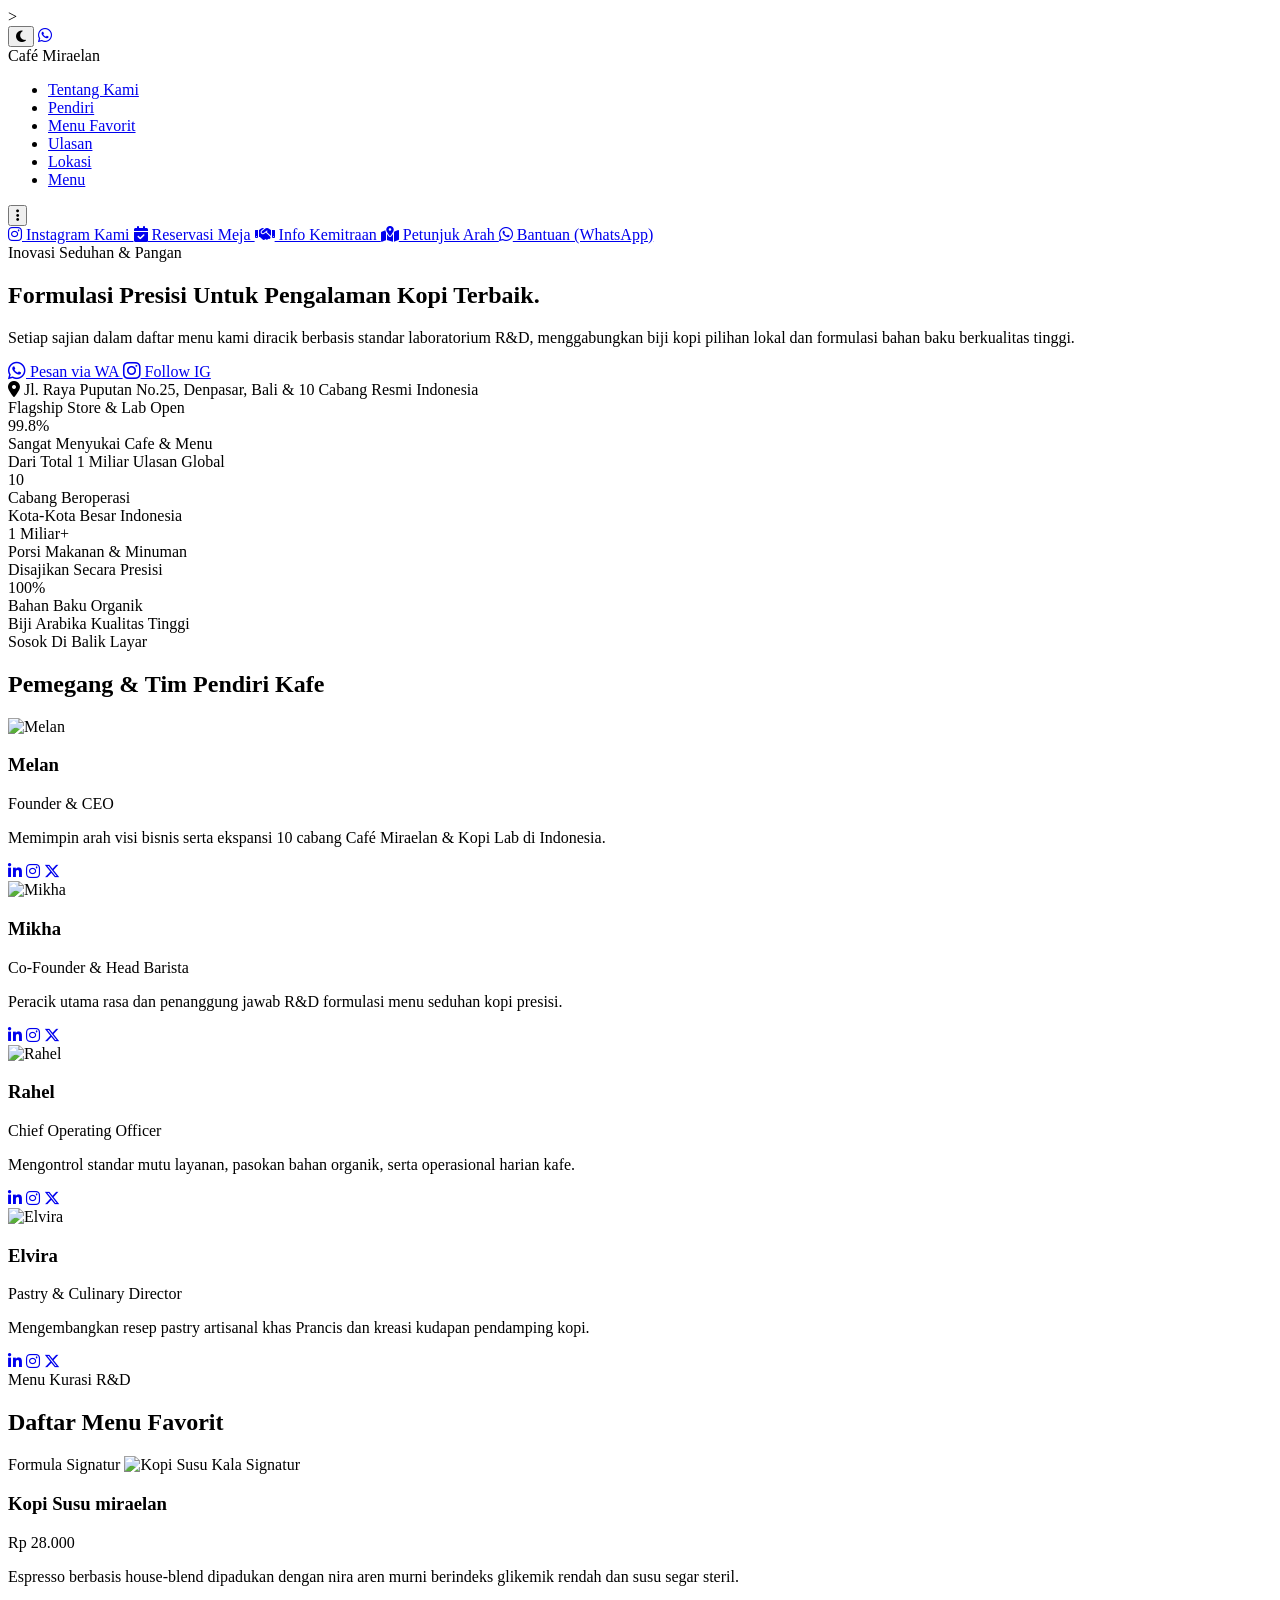
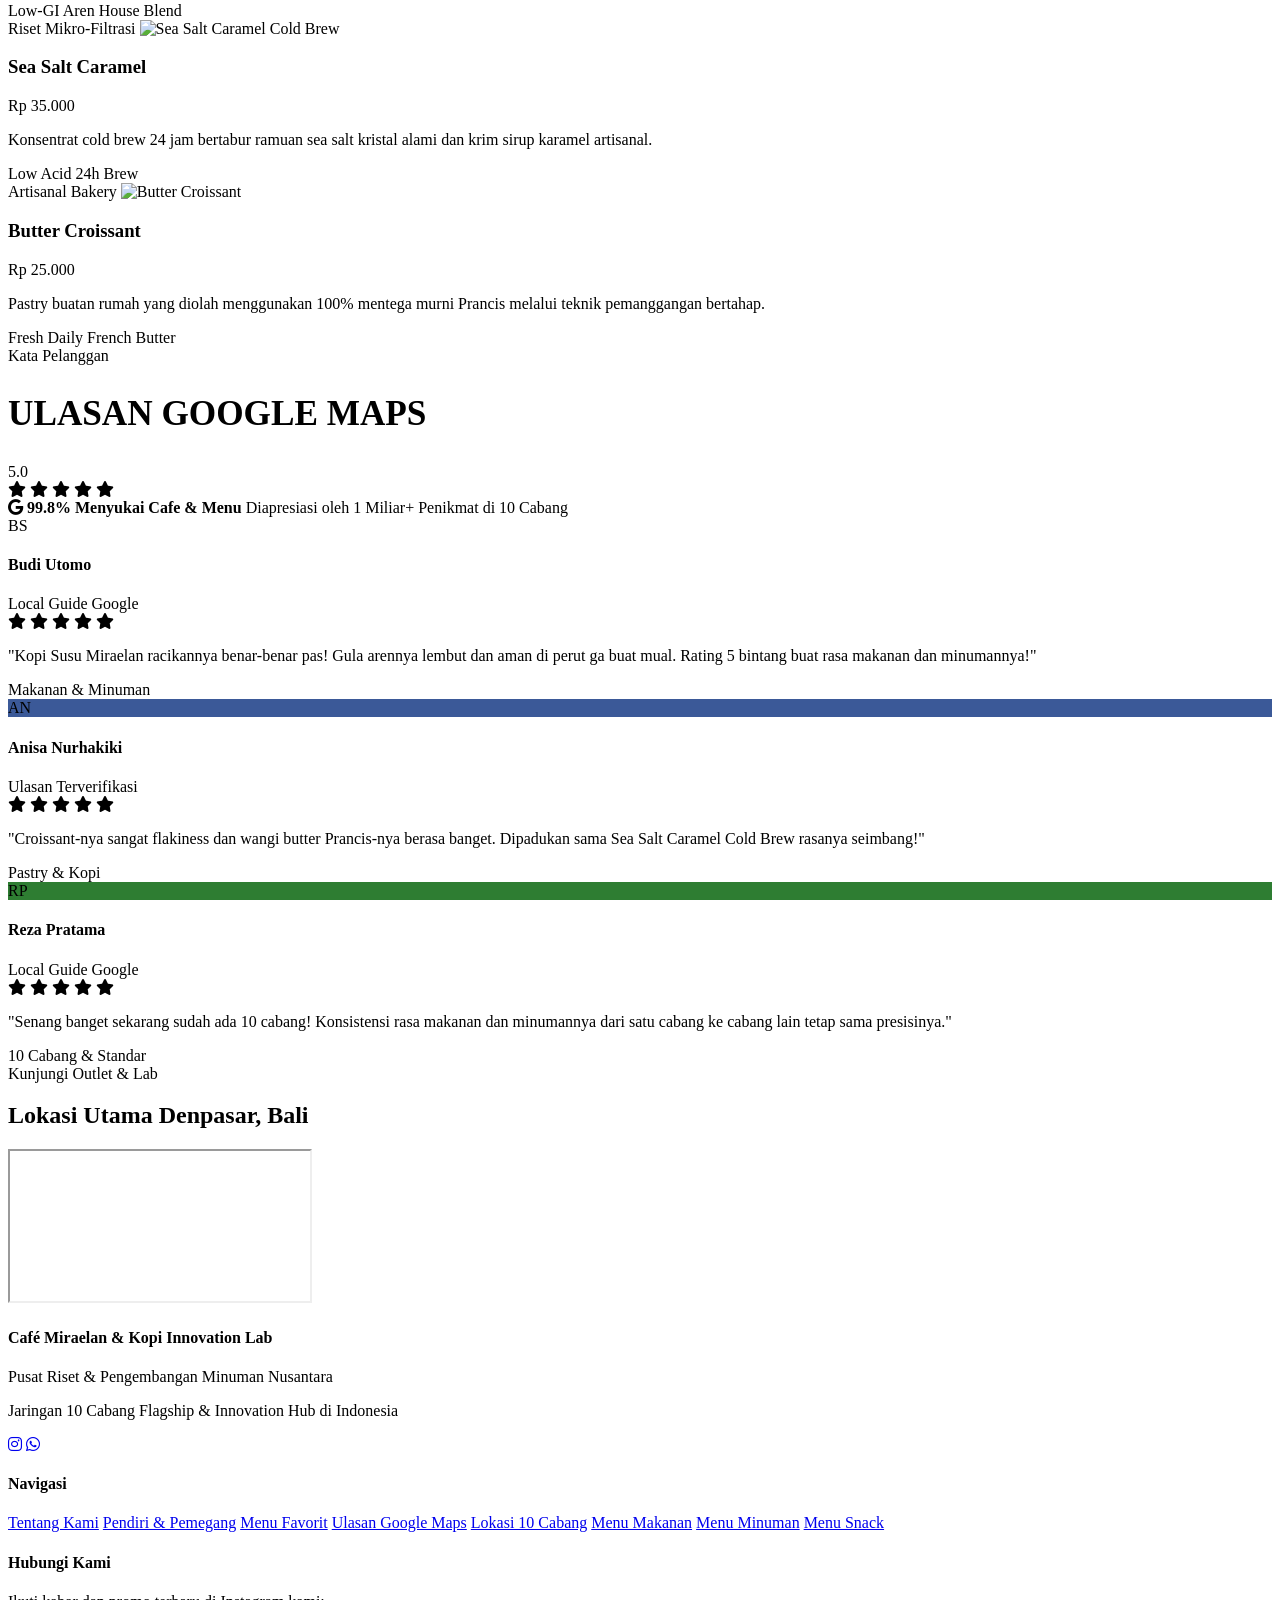
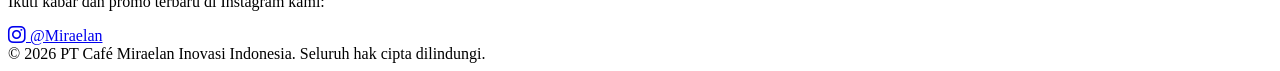
==== cafe.html @ 191f74c1 "Add initial HTML structure for Café Miraelan website This HTML file contains the structure and conte" ====
<!DOCTYPE html>
<html lang="id">
<head>
    <meta charset="UTF-8">
    <meta name="viewport" content="width=device-width, initial-scale=1.0">
    <title>Menu & Inovasi — Café Miraelan</title>

    <link rel="preconnect" href="https://fonts.googleapis.com">
    <link rel="preconnect" href="https://fonts.gstatic.com" crossorigin>
    <link href="https://fonts.googleapis.com/css2?family=Plus+Jakarta+Sans:wght@400;500;600;700&family=Syne:wght@700;800&display=swap" rel="stylesheet">
    <link rel="stylesheet" href="cafe.css">
    <link rel="stylesheet" href="https://cdnjs.cloudflare.com/ajax/libs/font-awesome/6.4.0/css/all.min.css">

 <style>
 </style>>
       
       <body>
    <div class="floating-container">
        <button class="floating-btn theme-toggle-float" id="themeToggle" aria-label="Ubah Mode Gelap/Terang" title="Mode Gelap/Terang">
            <i class="fa-solid fa-moon" id="themeIcon"></i>
        </button>

        <a href="https://wa.me/6281234567890?text=Halo%20Kala%20%26%20Kopi%20Lab,%20saya%20ingin%20bertanya%20mengenai%20menu%20dan%20layanan." class="floating-btn wa-float" target="_blank" aria-label="Chat WhatsApp" title="WhatsApp Us">
            <i class="fa-brands fa-whatsapp"></i>
        </a>
    </div>

    <nav>
        <div class="logo"><span>Café Miraelan</span></div>
        
        <div class="nav-right-container">
            <ul class="nav-links">
                <li><a href="#about">Tentang Kami</a></li>
                <li><a href="#team">Pendiri</a></li>
                <li><a href="#menu" class="active">Menu Favorit</a></li>
                <li><a href="#reviews">Ulasan</a></li>
                <li><a href="#location">Lokasi</a></li>
                <li><a href="foods.html">Menu</a></li>
            </ul>

            <div class="more-options-wrapper">
                <button class="btn-dots" aria-label="Menu Opsi Tambahan">
                    <i class="fa-solid fa-ellipsis-vertical"></i>
                </button>
                <div class="dropdown-menu">
                    <a href="https://instagram.com/miraelan" target="_blank">
                        <i class="fa-brands fa-instagram" style="color: var(--ig-color);"></i> Instagram Kami
                    </a>
                    <a href="https://wa.me/6281234567890?text=Halo,%20saya%20ingin%20reservasi%20meja." target="_blank">
                        <i class="fa-solid fa-calendar-check"></i> Reservasi Meja
                    </a>
                    <a href="https://wa.me/6281234567890?text=Halo,%20saya%20berminat%20dengan%20info%20kemitraan." target="_blank">
                        <i class="fa-solid fa-handshake"></i> Info Kemitraan
                    </a>
                    <a href="#location">
                        <i class="fa-solid fa-map-location-dot"></i> Petunjuk Arah
                    </a>
                    <a href="https://wa.me/6281234567890?text=Halo,%20saya%20butuh%20bantuan." target="_blank">
                        <i class="fa-brands fa-whatsapp" style="color: var(--wa-color);"></i> Bantuan (WhatsApp)
                    </a>
                </div>
            </div>
        </div>
    </nav>

    <section class="hero-section" id="about">
        <div class="hero-top-content">
            <div class="hero-text-left">
                <span class="tag-label">Inovasi Seduhan & Pangan</span>
                <h1>Formulasi Presisi Untuk Pengalaman Kopi Terbaik.</h1>
            </div>
            <div class="hero-text-right">
                <p>Setiap sajian dalam daftar menu kami diracik berbasis standar laboratorium R&D, menggabungkan biji kopi pilihan lokal dan formulasi bahan baku berkualitas tinggi.</p>
                <div class="hero-action-buttons">
                    <a href="https://wa.me/6281234567890?text=Halo%20miraelan%20%26%20cafe,%20saya%20ingin%20memesan%20atau%20bertanya%20seputar%20menu." target="_blank" class="btn-wa">
                        <i class="fa-brands fa-whatsapp fa-lg"></i> Pesan via WA
                    </a>
                    <a href="https://instagram.com/miraelan" target="_blank" class="btn-ig">
                        <i class="fa-brands fa-instagram fa-lg"></i> Follow IG
                    </a>
                </div>
            </div>
        </div>

        <div class="hero-bottom-bar">
            <div class="hero-location-info">
                <i class="fa-solid fa-location-dot"></i>
                <span>Jl. Raya Puputan No.25, Denpasar, Bali & 10 Cabang Resmi Indonesia</span>
            </div>
            <div class="status-badge">
                <span class="status-dot"></span> Flagship Store & Lab Open
            </div>
        </div>
    </section>

    <!-- STATS BAR -->
    <section class="stats-section">
        <div class="stat-box">
            <div class="stat-number">99.8%</div>
            <div class="stat-label">Sangat Menyukai Cafe & Menu</div>
            <div class="stat-subtext">Dari Total 1 Miliar Ulasan Global</div>
        </div>
        <div class="stat-box">
            <div class="stat-number">10</div>
            <div class="stat-label">Cabang Beroperasi</div>
            <div class="stat-subtext">Kota-Kota Besar Indonesia</div>
        </div>
        <div class="stat-box">
            <div class="stat-number">1 Miliar+</div>
            <div class="stat-label">Porsi Makanan & Minuman</div>
            <div class="stat-subtext">Disajikan Secara Presisi</div>
        </div>
        <div class="stat-box">
            <div class="stat-number">100%</div>
            <div class="stat-label">Bahan Baku Organik</div>
            <div class="stat-subtext">Biji Arabika Kualitas Tinggi</div>
        </div>
    </section>

    <section class="team-section" id="team">
        <div class="section-header">
            <span class="tag-label" style="color:var(--accent-brand);">Sosok Di Balik Layar</span>
            <h2>Pemegang & Tim Pendiri Kafe</h2>
        </div>

        <div class="team-grid">
            <div class="team-card">
                <div class="team-img-wrapper">
                   <img src="https://lh3.googleusercontent.com/d/1PDUPgohkQk0gIFVzy_YN0yIId0u9ODTA" alt="Melan">
                </div>
                <div class="team-info">
                    <h3>Melan</h3>
                    <div class="team-role">Founder & CEO</div>
                    <p class="team-bio">Memimpin arah visi bisnis serta ekspansi 10 cabang Café Miraelan & Kopi Lab di Indonesia.</p>
                    <div class="team-socials">
                        <a href="#" aria-label="LinkedIn"><i class="fa-brands fa-linkedin-in"></i></a>
                        <a href="https://www.instagram.com/st4r_1ann?srtk=Y3JmbThzcjY0czE2" target="_blank" aria-label="Instagram"><i class="fa-brands fa-instagram"></i></a>
                        <a href="#" aria-label="Twitter"><i class="fa-brands fa-x-twitter"></i></a>
                    </div>
                </div>
            </div>

            <div class="team-card">
                <div class="team-img-wrapper">
                    <img src="https://lh3.googleusercontent.com/d/1TwLd3W1vUViE1jjOAXVigXnCChrbwcMU" alt="Mikha">
                </div>
                <div class="team-info">
                    <h3>Mikha</h3>
                    <div class="team-role">Co-Founder & Head Barista</div>
                    <p class="team-bio">Peracik utama rasa dan penanggung jawab R&D formulasi menu seduhan kopi presisi.</p>
                    <div class="team-socials">
                        <a href="#" aria-label="LinkedIn"><i class="fa-brands fa-linkedin-in"></i></a>
                        <a href="https://www.instagram.com/mikha_lethizia?mdxt=MTZrcTJkb21zYjBlZQ==" target="_blank" aria-label="Instagram"><i class="fa-brands fa-instagram"></i></a>
                        <a href="#" aria-label="Twitter"><i class="fa-brands fa-x-twitter"></i></a>
                    </div>
                </div>
            </div>

            <div class="team-card">
                <div class="team-img-wrapper">
                    <img src="https://lh3.googleusercontent.com/d/1d4FSAO7X0Qs5KUKuJMWf9IGuS--32dVZ" alt="Rahel">
                </div>
                <div class="team-info">
                    <h3>Rahel</h3>
                    <div class="team-role">Chief Operating Officer</div>
                    <p class="team-bio">Mengontrol standar mutu layanan, pasokan bahan organik, serta operasional harian kafe.</p>
                    <div class="team-socials">
                        <a href="#" aria-label="LinkedIn"><i class="fa-brands fa-linkedin-in"></i></a>
                        <a href="https://www.instagram.com/rachel_a.a?vrfl=MWhzc2VuaDA2aWg1OQ==" target="_blank" aria-label="Instagram"><i class="fa-brands fa-instagram"></i></a>
                        <a href="#" aria-label="Twitter"><i class="fa-brands fa-x-twitter"></i></a>
                    </div>
                </div>
            </div>

            <div class="team-card">
                <div class="team-img-wrapper">
                    <img src="https://lh3.googleusercontent.com/d/1xRf4KcVog4nuaSYYSrbopZs-MMJX8otW" alt="Elvira">
                </div>
                <div class="team-info">
                    <h3>Elvira</h3>
                    <div class="team-role">Pastry & Culinary Director</div>
                    <p class="team-bio">Mengembangkan resep pastry artisanal khas Prancis dan kreasi kudapan pendamping kopi.</p>
                    <div class="team-socials">
                        <a href="#" aria-label="LinkedIn"><i class="fa-brands fa-linkedin-in"></i></a>
                        <a href="https://www.instagram.com/elvragvnni_?cplk=dXlhMTVucjlhbXcx" target="_blank" aria-label="Instagram"><i class="fa-brands fa-instagram"></i></a>
                        <a href="#" aria-label="Twitter"><i class="fa-brands fa-x-twitter"></i></a>
                    </div>
                </div>
            </div>
        </div>
    </section>

    <section class="menu-section" id="menu">
        <div class="section-header">
            <span class="tag-label" style="color:var(--accent-brand);">Menu Kurasi R&D</span>
            <h2>Daftar Menu Favorit</h2>
        </div>

        <div class="menu-grid">
            <div class="menu-card">
                <div class="menu-img-box">
                    <span class="badge-innovation">Formula Signatur</span>
                    <img src="https://images.unsplash.com/photo-1541167760496-1628856ab772?auto=format&fit=crop&w=600&q=80" alt="Kopi Susu Kala Signatur">
                </div>
                <div class="menu-body">
                    <div class="menu-title-row">
                        <h3>Kopi Susu miraelan</h3>
                        <span class="menu-price">Rp 28.000</span>
                    </div>
                    <p class="menu-desc">Espresso berbasis house-blend dipadukan dengan nira aren murni berindeks glikemik rendah dan susu segar steril.</p>
                    <div class="menu-tags">
                        <span class="tag-pill">Low-GI Aren</span>
                        <span class="tag-pill">House Blend</span>
                    </div>
                </div>
            </div>

            <div class="menu-card">
                <div class="menu-img-box">
                    <span class="badge-innovation">Riset Mikro-Filtrasi</span>
                    <img src="https://images.unsplash.com/photo-1517701604599-bb29b565090c?auto=format&fit=crop&w=600&q=80" alt="Sea Salt Caramel Cold Brew">
                </div>
                <div class="menu-body">
                    <div class="menu-title-row">
                        <h3>Sea Salt Caramel</h3>
                        <span class="menu-price">Rp 35.000</span>
                    </div>
                    <p class="menu-desc">Konsentrat cold brew 24 jam bertabur ramuan sea salt kristal alami dan krim sirup karamel artisanal.</p>
                    <div class="menu-tags">
                        <span class="tag-pill">Low Acid</span>
                        <span class="tag-pill">24h Brew</span>
                    </div>
                </div>
            </div>

            <div class="menu-card">
                <div class="menu-img-box">
                    <span class="badge-innovation">Artisanal Bakery</span>
                    <img src="https://images.unsplash.com/photo-1555507036-ab1f4038808a?auto=format&fit=crop&w=600&q=80" alt="Butter Croissant">
                </div>
                <div class="menu-body">
                    <div class="menu-title-row">
                        <h3>Butter Croissant</h3>
                        <span class="menu-price">Rp 25.000</span>
                    </div>
                    <p class="menu-desc">Pastry buatan rumah yang diolah menggunakan 100% mentega murni Prancis melalui teknik pemanggangan bertahap.</p>
                    <div class="menu-tags">
                        <span class="tag-pill">Fresh Daily</span>
                        <span class="tag-pill">French Butter</span>
                    </div>
                </div>
            </div>
        </div>
    </section>

    <section class="reviews-section" id="reviews">
        <div class="reviews-header">
            <div>
                <span class="tag-label" style="color:var(--accent-brand);">Kata Pelanggan</span>
                <h2 style="font-family: var(--font-heading); font-size: 2.2rem; text-transform: uppercase;">Ulasan Google Maps</h2>
            </div>

            <div class="gmaps-score-card">
                <div class="gmaps-score">5.0</div>
                <div class="gmaps-details">
                    <div class="stars-gold">
                        <i class="fa-solid fa-star"></i>
                        <i class="fa-solid fa-star"></i>
                        <i class="fa-solid fa-star"></i>
                        <i class="fa-solid fa-star"></i>
                        <i class="fa-solid fa-star"></i>
                    </div>
                    <span><i class="fa-brands fa-google"></i> <b>99.8% Menyukai Cafe & Menu</b></span>
                    <span>Diapresiasi oleh 1 Miliar+ Penikmat di 10 Cabang</span>
                </div>
            </div>
        </div>

        <div class="reviews-grid">
            <div class="review-card">
                <div class="review-top">
                    <div class="reviewer-info">
                        <div class="reviewer-avatar">BS</div>
                        <div class="reviewer-meta">
                            <h4>Budi Utomo</h4>
                            <span>Local Guide Google</span>
                        </div>
                    </div>
                    <div class="stars-gold" style="margin-bottom: 0.8rem;">
                        <i class="fa-solid fa-star"></i>
                        <i class="fa-solid fa-star"></i>
                        <i class="fa-solid fa-star"></i>
                        <i class="fa-solid fa-star"></i>
                        <i class="fa-solid fa-star"></i>
                    </div>
                    <p class="review-text">"Kopi Susu Miraelan racikannya benar-benar pas! Gula arennya lembut dan aman di perut ga buat mual. Rating 5 bintang buat rasa makanan dan minumannya!"</p>
                </div>
                <div>
                    <span class="review-tag">Makanan & Minuman</span>
                </div>
            </div>

            <div class="review-card">
                <div class="review-top">
                    <div class="reviewer-info">
                        <div class="reviewer-avatar" style="background-color: #3B5998;">AN</div>
                        <div class="reviewer-meta">
                            <h4>Anisa Nurhakiki</h4>
                            <span>Ulasan Terverifikasi</span>
                        </div>
                    </div>
                    <div class="stars-gold" style="margin-bottom: 0.8rem;">
                        <i class="fa-solid fa-star"></i>
                        <i class="fa-solid fa-star"></i>
                        <i class="fa-solid fa-star"></i>
                        <i class="fa-solid fa-star"></i>
                        <i class="fa-solid fa-star"></i>
                    </div>
                    <p class="review-text">"Croissant-nya sangat flakiness dan wangi butter Prancis-nya berasa banget. Dipadukan sama Sea Salt Caramel Cold Brew rasanya seimbang!"</p>
                </div>
                <div>
                    <span class="review-tag">Pastry & Kopi</span>
                </div>
            </div>

            <div class="review-card">
                <div class="review-top">
                    <div class="reviewer-info">
                        <div class="reviewer-avatar" style="background-color: #2E7D32;">RP</div>
                        <div class="reviewer-meta">
                            <h4>Reza Pratama</h4>
                            <span>Local Guide Google</span>
                        </div>
                    </div>
                    <div class="stars-gold" style="margin-bottom: 0.8rem;">
                        <i class="fa-solid fa-star"></i>
                        <i class="fa-solid fa-star"></i>
                        <i class="fa-solid fa-star"></i>
                        <i class="fa-solid fa-star"></i>
                        <i class="fa-solid fa-star"></i>
                    </div>
                    <p class="review-text">"Senang banget sekarang sudah ada 10 cabang! Konsistensi rasa makanan dan minumannya dari satu cabang ke cabang lain tetap sama presisinya."</p>
                </div>
                <div>
                    <span class="review-tag">10 Cabang & Standar</span>
                </div>
            </div>
        </div>
    </section>

    <section class="location-section" id="location">
        <div class="section-header">
            <span class="tag-label" style="color:var(--accent-brand);">Kunjungi Outlet & Lab</span>
            <h2>Lokasi Utama Denpasar, Bali</h2>
        </div>
        <div class="map-wrapper">
            <iframe 
                src="https://www.google.com/maps/embed?pb=!1m18!1m12!1m3!1d3944.2587563821045!2d115.22384117592474!3d-8.666938288214156!2m3!1f0!2f0!3f0!3m2!1i1024!2i768!4f13.1!3m3!1m2!1s0x2dd2409053335555%3A0x6b87d9efae772183!2sJl.%20Raya%20Puputan%20No.25%2C%20Dangin%20Puri%20Klod%2C%20Kec.%20Denpasar%20Tim.%2C%20Kota%20Denpasar%2C%20Bali!5e0!3m2!1sid!2sid!4v1700000000000!5m2!1sid!2sid" 
                allowfullscreen="" 
                loading="lazy" 
                referrerpolicy="no-referrer-when-downgrade">
            </iframe>
        </div>
    </section>

    <footer>
        <div class="footer-grid">
            <div class="footer-col">
                <h4>Café Miraelan & Kopi Innovation Lab</h4>
                <p>Pusat Riset & Pengembangan Minuman Nusantara</p>
                <p>Jaringan 10 Cabang Flagship & Innovation Hub di Indonesia</p>
                <div class="footer-socials">
                    <a href="https://instagram.com/Miraelan" target="_blank" aria-label="Instagram"><i class="fa-brands fa-instagram"></i></a>
                    <a href="https://wa.me/6281234567890" target="_blank" aria-label="WhatsApp"><i class="fa-brands fa-whatsapp"></i></a>
                </div>
            </div>
            <div class="footer-col">
                <h4>Navigasi</h4>
                <a href="#about">Tentang Kami</a>
                <a href="#team">Pendiri & Pemegang</a>
                <a href="#menu">Menu Favorit</a>
                <a href="#reviews">Ulasan Google Maps</a>
                <a href="#location">Lokasi 10 Cabang</a>
                <a href="foods.html">Menu Makanan</a>
                <a href="drink.html">Menu Minuman</a>
                <a href="snack.html">Menu Snack</a>
            </div>
            <div class="footer-col">
                <h4>Hubungi Kami</h4>
                <p>Ikuti kabar dan promo terbaru di Instagram kami:</p>
                <a href="https://instagram.com/Miraelan" target="_blank" class="btn-ig" style="margin-top: 0.5rem;">
                    <i class="fa-brands fa-instagram fa-lg"></i> @Miraelan
                </a>
            </div>
        </div>
        <div class="copyright">
            &copy; 2026 PT Café Miraelan Inovasi Indonesia. Seluruh hak cipta dilindungi.
        </div>
    </footer>

    <script>
        const themeToggleBtn = document.getElementById('themeToggle');
        const themeIcon = document.getElementById('themeIcon');
        
        const currentTheme = localStorage.getItem('theme');

        if (currentTheme === 'dark') {
            document.documentElement.setAttribute('data-theme', 'dark');
            themeIcon.classList.remove('fa-moon');
            themeIcon.classList.add('fa-sun');
        }

        themeToggleBtn.addEventListener('click', () => {
            let theme = document.documentElement.getAttribute('data-theme');
            
            if (theme === 'dark') {
                document.documentElement.removeAttribute('data-theme');
                localStorage.setItem('theme', 'light');
                themeIcon.classList.remove('fa-sun');
                themeIcon.classList.add('fa-moon');
            } else {
                document.documentElement.setAttribute('data-theme', 'dark');
                localStorage.setItem('theme', 'dark');
                themeIcon.classList.remove('fa-moon');
                themeIcon.classList.add('fa-sun');
            }
        });
    </script>
</body>
</html>
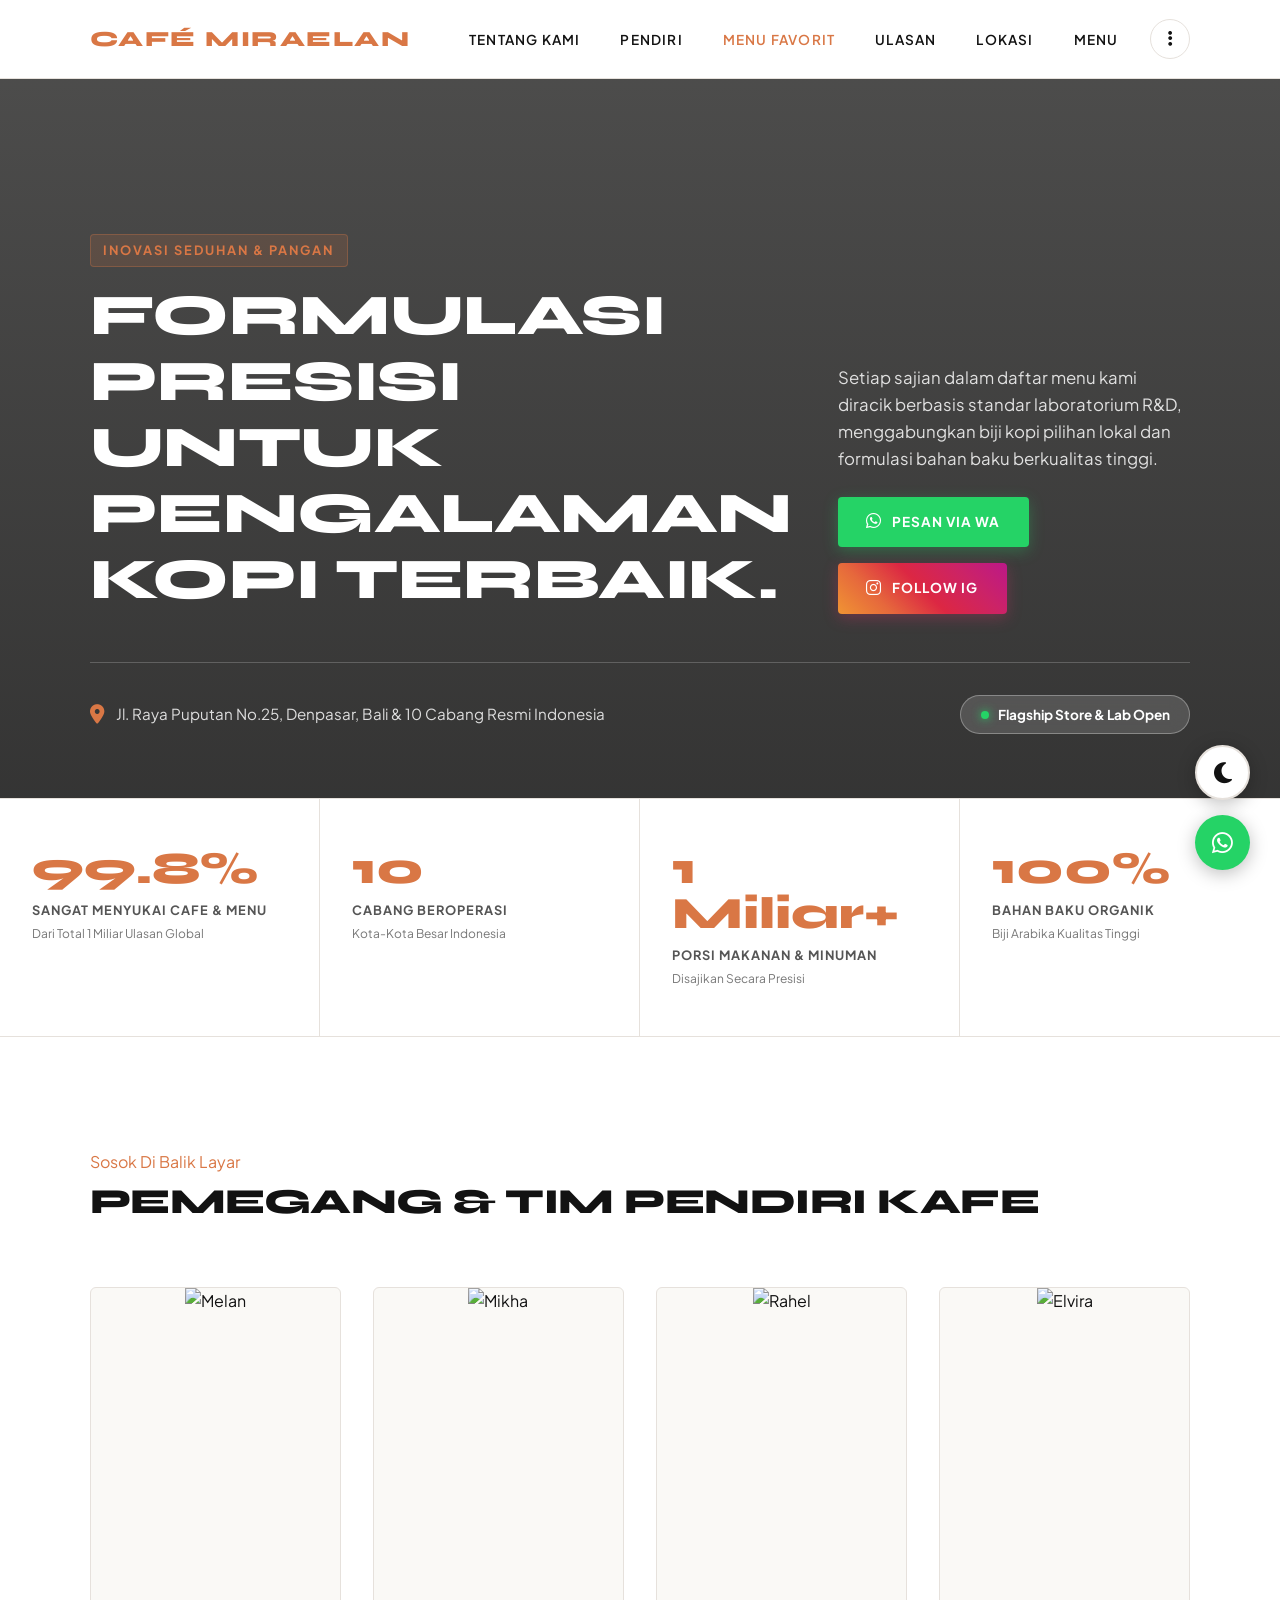
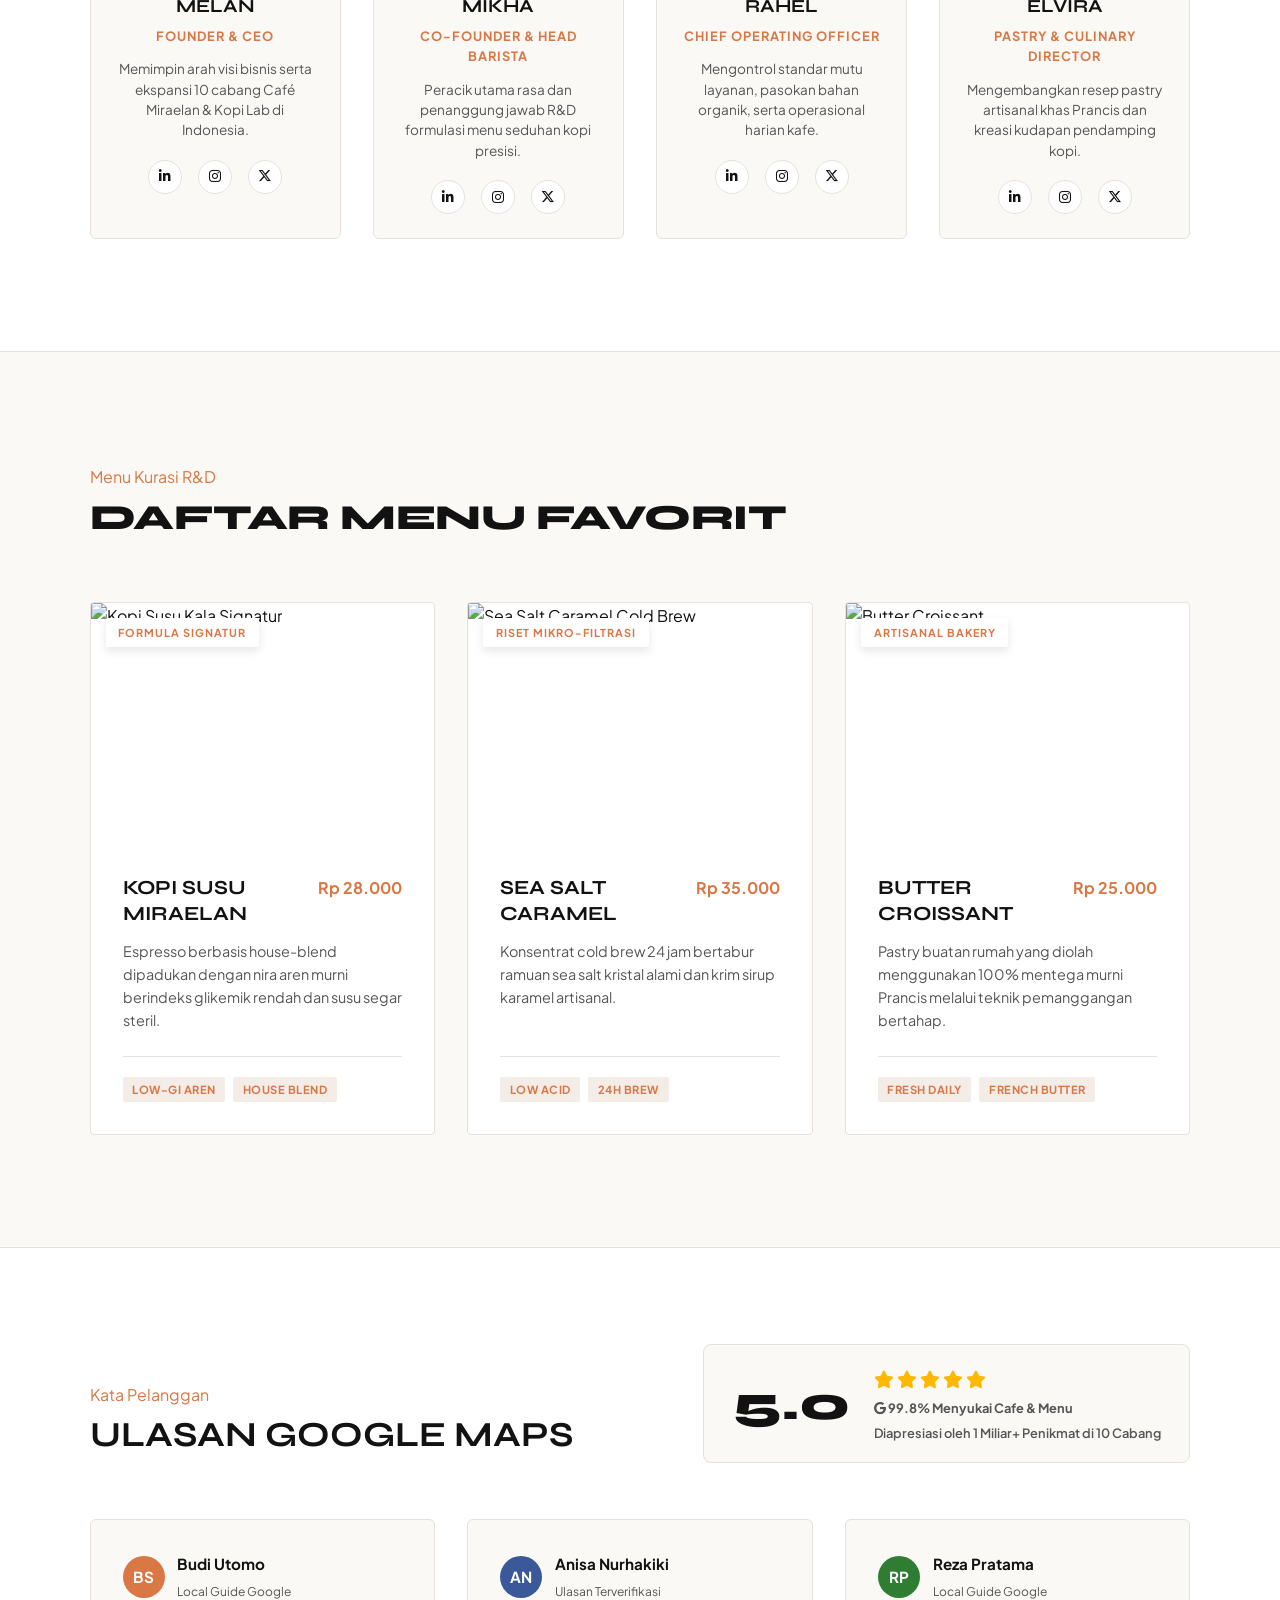
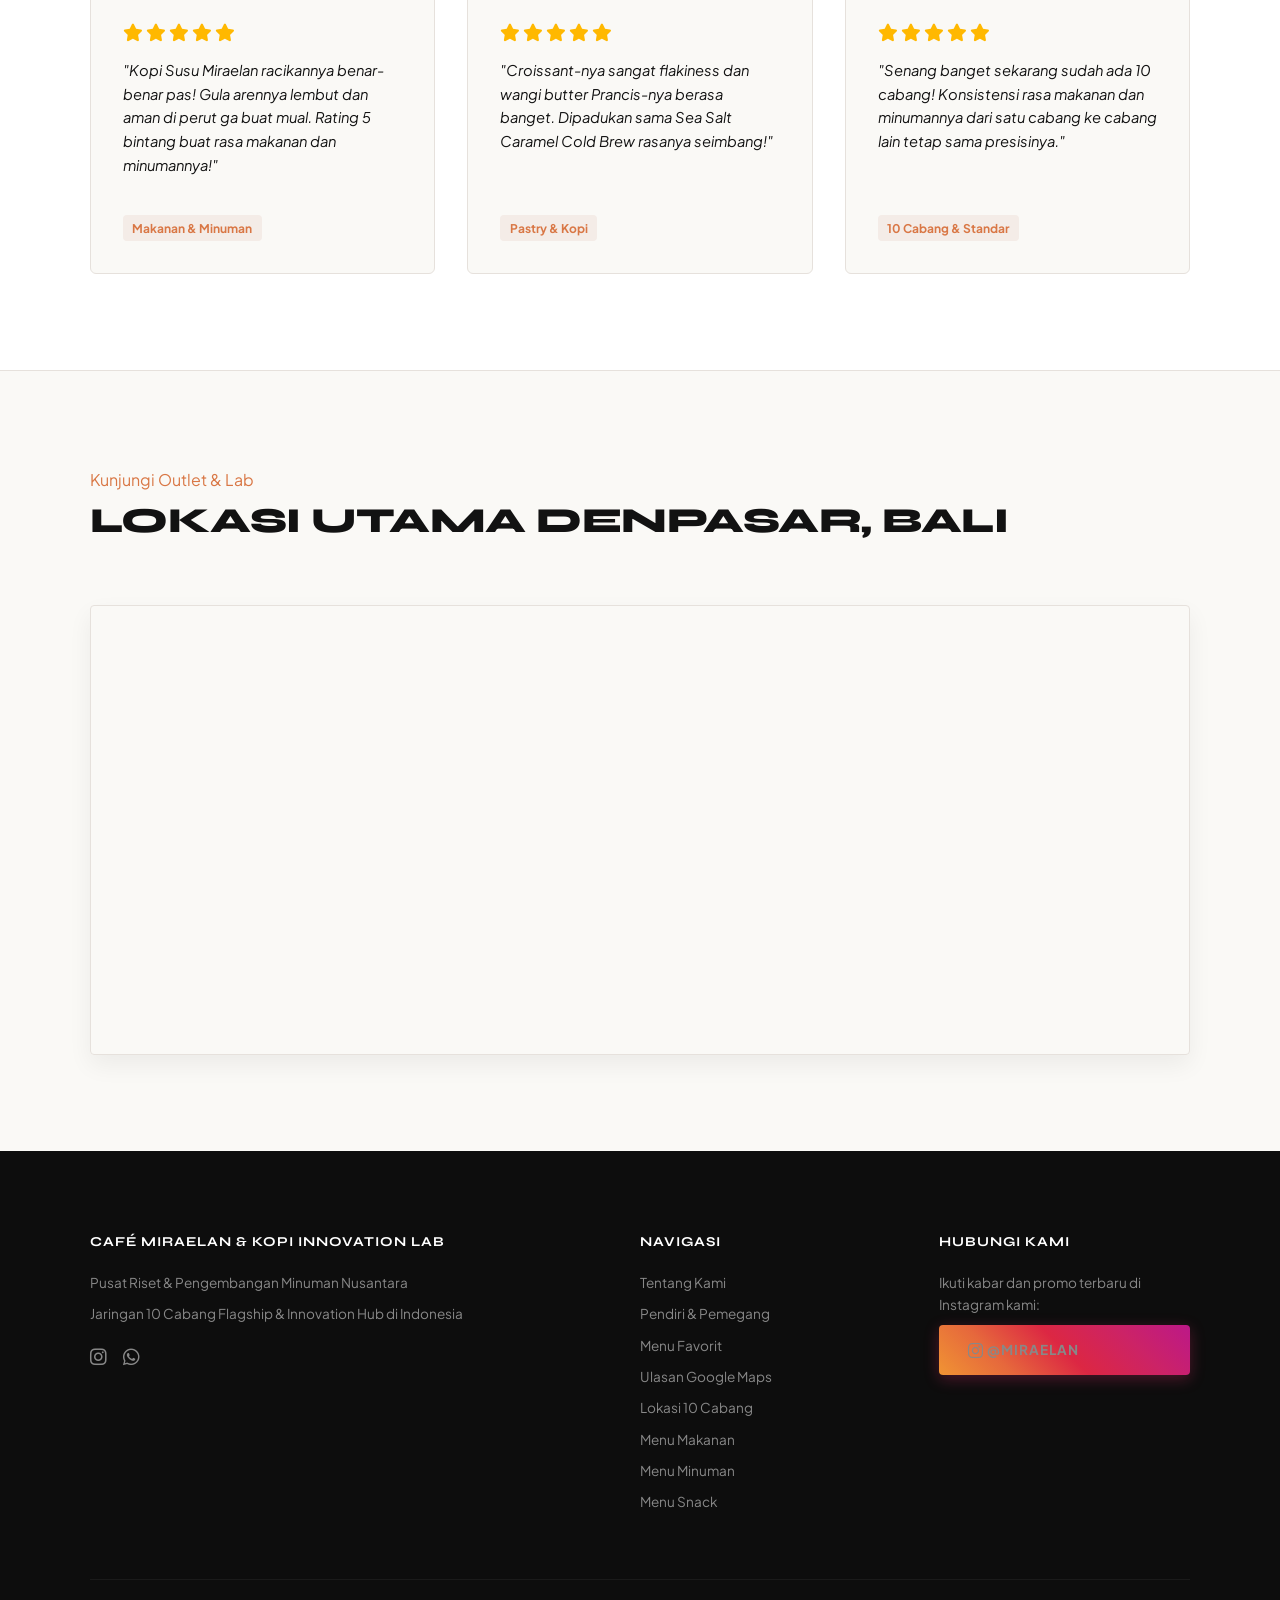
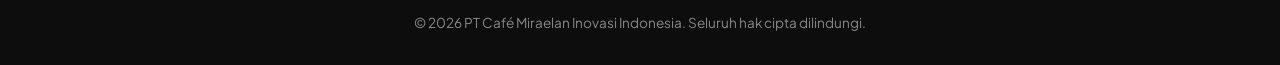
==== commit c2aef0dd: "Remove empty style tags in cafe.html Removed empty style tags from cafe.html" ====
--- a/cafe.html
+++ b/cafe.html
@@ -11,8 +11,6 @@
     <link rel="stylesheet" href="cafe.css">
     <link rel="stylesheet" href="https://cdnjs.cloudflare.com/ajax/libs/font-awesome/6.4.0/css/all.min.css">
 
- <style>
- </style>>
        
        <body>
     <div class="floating-container">
--- a/cafe.css
+++ b/cafe.css
@@ -0,0 +1,856 @@
+ * {
+            margin: 0;
+            padding: 0;
+            box-sizing: border-box;
+        }
+
+        :root {
+            --bg-light: #FAF9F6;
+            --bg-white: #FFFFFF;
+            --text-dark: #121212;
+            --text-muted: #555555;
+            --accent-brand: #D97745;
+            --accent-soft: #F4ECE7;
+            --border-color: #E6E1DC;
+            --star-gold: #FFB800;
+            --wa-color: #25D366;
+            --wa-hover: #1DA851;
+            --ig-color: #E1306C;
+            --card-shadow: rgba(0,0,0,0.06);
+            --font-heading: 'Syne', sans-serif;
+            --font-body: 'Plus Jakarta Sans', sans-serif;
+        }
+
+        [data-theme="dark"] {
+            --bg-light: #121212;
+            --bg-white: #1E1E1E;
+            --text-dark: #F5F5F5;
+            --text-muted: #AAAAAA;
+            --accent-brand: #E08552;
+            --accent-soft: #2D231F;
+            --border-color: #2E2E2E;
+            --card-shadow: rgba(0,0,0,0.4);
+        }
+
+        body {
+            background-color: var(--bg-light);
+            color: var(--text-dark);
+            font-family: var(--font-body);
+            line-height: 1.6;
+            scroll-behavior: smooth;
+            -webkit-font-smoothing: antialiased;
+            transition: background-color 0.4s ease, color 0.4s ease;
+        }
+
+        nav {
+            display: flex;
+            justify-content: space-between;
+            align-items: center;
+            padding: 1.2rem 7%;
+            background: var(--bg-white);
+            backdrop-filter: blur(10px);
+            position: sticky;
+            top: 0;
+            z-index: 1000;
+            border-bottom: 1px solid var(--border-color);
+            transition: background-color 0.4s ease, border-color 0.4s ease;
+        }
+
+        .logo {
+            font-family: var(--font-heading);
+            font-size: 1.35rem;
+            font-weight: 800;
+            letter-spacing: 1.5px;
+            color: var(--text-dark);
+            text-transform: uppercase;
+        }
+
+        .logo span {
+            color: var(--accent-brand);
+        }
+
+        .nav-right-container {
+            display: flex;
+            align-items: center;
+            gap: 2rem;
+        }
+
+        .nav-links {
+            display: flex;
+            list-style: none;
+            gap: 2.5rem;
+        }
+
+        .nav-links a {
+            text-decoration: none;
+            color: var(--text-dark);
+            font-size: 0.85rem;
+            font-weight: 600;
+            text-transform: uppercase;
+            letter-spacing: 1.2px;
+            transition: color 0.3s ease;
+        }
+
+        .nav-links a.active, .nav-links a:hover {
+            color: var(--accent-brand);
+        }
+
+        .more-options-wrapper {
+            position: relative;
+            display: inline-block;
+        }
+
+        .btn-dots {
+            background: transparent;
+            border: 1px solid var(--border-color);
+            width: 40px;
+            height: 40px;
+            border-radius: 50%;
+            cursor: pointer;
+            display: flex;
+            align-items: center;
+            justify-content: center;
+            font-size: 1.1rem;
+            color: var(--text-dark);
+            transition: all 0.3s ease;
+        }
+
+        .btn-dots:hover, .more-options-wrapper:hover .btn-dots {
+            background-color: var(--accent-soft);
+            color: var(--accent-brand);
+            border-color: var(--accent-brand);
+        }
+
+        .dropdown-menu {
+            display: none;
+            position: absolute;
+            right: 0;
+            top: 50px;
+            background-color: var(--bg-white);
+            min-width: 220px;
+            box-shadow: 0 10px 30px var(--card-shadow);
+            border: 1px solid var(--border-color);
+            border-radius: 6px;
+            z-index: 1001;
+            padding: 0.5rem 0;
+        }
+
+        .more-options-wrapper:hover .dropdown-menu {
+            display: block;
+        }
+
+        .dropdown-menu a {
+            color: var(--text-dark);
+            padding: 0.75rem 1.25rem;
+            text-decoration: none;
+            display: flex;
+            align-items: center;
+            gap: 0.75rem;
+            font-size: 0.85rem;
+            font-weight: 600;
+            transition: background 0.2s ease;
+        }
+
+        .dropdown-menu a:hover {
+            background-color: var(--accent-soft);
+            color: var(--accent-brand);
+        }
+
+        .hero-section {
+            position: relative;
+            min-height: 80vh;
+            display: flex;
+            flex-direction: column;
+            justify-content: space-between;
+            padding: 6rem 7% 4rem;
+            background: linear-gradient(180deg, rgba(18, 18, 18, 0.75) 0%, rgba(18, 18, 18, 0.85) 100%), 
+                        url('https://images.unsplash.com/photo-1554118811-1e0d58224f24?auto=format&fit=crop&w=1920&q=80') center/cover no-repeat;
+            color: #FFFFFF;
+            border-bottom: 1px solid var(--border-color);
+        }
+
+        .hero-top-content {
+            display: flex;
+            justify-content: space-between;
+            align-items: flex-end;
+            gap: 3rem;
+            margin-top: auto;
+            margin-bottom: 3rem;
+        }
+
+        .hero-text-left {
+            max-width: 700px;
+        }
+
+        .hero-text-left .tag-label {
+            display: inline-block;
+            font-size: 0.8rem;
+            font-weight: 700;
+            text-transform: uppercase;
+            letter-spacing: 2px;
+            color: var(--accent-brand);
+            margin-bottom: 1rem;
+            background: rgba(217, 119, 69, 0.15);
+            padding: 0.3rem 0.8rem;
+            border-radius: 4px;
+            border: 1px solid rgba(217, 119, 69, 0.3);
+        }
+
+        .hero-text-left h1 {
+            font-family: var(--font-heading);
+            font-size: clamp(2.4rem, 4.5vw, 4rem);
+            font-weight: 800;
+            line-height: 1.15;
+            text-transform: uppercase;
+            letter-spacing: -0.5px;
+            color: #FFFFFF;
+        }
+
+        .hero-text-right {
+            max-width: 420px;
+            display: flex;
+            flex-direction: column;
+            align-items: flex-start;
+            gap: 1.5rem;
+        }
+
+        .hero-text-right p {
+            color: #E0E0E0;
+            font-size: 1.05rem;
+            line-height: 1.6;
+        }
+
+        .hero-action-buttons {
+            display: flex;
+            gap: 1rem;
+            flex-wrap: wrap;
+        }
+
+        .hero-bottom-bar {
+            display: flex;
+            justify-content: space-between;
+            align-items: center;
+            border-top: 1px solid rgba(255, 255, 255, 0.2);
+            padding-top: 2rem;
+        }
+
+        .hero-location-info {
+            display: flex;
+            align-items: center;
+            gap: 0.8rem;
+            font-size: 0.95rem;
+            color: #DDDDDD;
+        }
+
+        .hero-location-info i {
+            color: var(--accent-brand);
+            font-size: 1.2rem;
+        }
+
+        .status-badge {
+            background: rgba(255, 255, 255, 0.15);
+            backdrop-filter: blur(8px);
+            border: 1px solid rgba(255, 255, 255, 0.3);
+            color: #FFFFFF;
+            padding: 0.5rem 1.2rem;
+            border-radius: 50px;
+            font-size: 0.85rem;
+            font-weight: 700;
+            display: flex;
+            align-items: center;
+            gap: 0.6rem;
+        }
+
+        .status-dot {
+            width: 8px;
+            height: 8px;
+            background-color: var(--wa-color);
+            border-radius: 50%;
+            box-shadow: 0 0 10px var(--wa-color);
+        }
+
+        .stats-section {
+            display: grid;
+            grid-template-columns: repeat(4, 1fr);
+            background: var(--bg-white);
+            border-bottom: 1px solid var(--border-color);
+            transition: background-color 0.4s ease;
+        }
+
+        .stat-box {
+            padding: 3rem 2rem;
+            border-right: 1px solid var(--border-color);
+        }
+
+        .stat-box:last-child {
+            border-right: none;
+        }
+
+        .stat-number {
+            font-family: var(--font-heading);
+            font-size: 2.8rem;
+            font-weight: 800;
+            color: var(--accent-brand);
+            line-height: 1;
+            margin-bottom: 0.5rem;
+        }
+
+        .stat-label {
+            font-size: 0.8rem;
+            color: var(--text-muted);
+            font-weight: 700;
+            text-transform: uppercase;
+            letter-spacing: 1px;
+        }
+
+        .stat-subtext {
+            font-size: 0.75rem;
+            color: var(--text-muted);
+            margin-top: 0.2rem;
+            opacity: 0.8;
+        }
+
+        .team-section {
+            padding: 7rem 7%;
+            background: var(--bg-white);
+            border-bottom: 1px solid var(--border-color);
+            transition: background-color 0.4s ease;
+        }
+
+        .team-grid {
+            display: grid;
+            grid-template-columns: repeat(4, 1fr);
+            gap: 2rem;
+        }
+
+        .team-card {
+            background: var(--bg-light);
+            border: 1px solid var(--border-color);
+            border-radius: 6px;
+            overflow: hidden;
+            transition: all 0.3s ease;
+            text-align: center;
+        }
+
+        .team-card:hover {
+            transform: translateY(-5px);
+            box-shadow: 0 15px 30px var(--card-shadow);
+            border-color: var(--accent-brand);
+        }
+
+        .team-img-wrapper {
+            width: 100%;
+            height: 280px;
+            overflow: hidden;
+            position: relative;
+        }
+
+        .team-img-wrapper img {
+            width: 100%;
+            height: 100%;
+            object-fit: cover;
+            transition: transform 0.4s ease;
+        }
+
+        .team-card:hover .team-img-wrapper img {
+            transform: scale(1.05);
+        }
+
+        .team-info {
+            padding: 1.5rem;
+        }
+
+        .team-info h3 {
+            font-family: var(--font-heading);
+            font-size: 1.15rem;
+            font-weight: 700;
+            text-transform: uppercase;
+            margin-bottom: 0.3rem;
+        }
+
+        .team-role {
+            font-size: 0.8rem;
+            font-weight: 700;
+            color: var(--accent-brand);
+            text-transform: uppercase;
+            letter-spacing: 1px;
+            margin-bottom: 0.8rem;
+        }
+
+        .team-bio {
+            font-size: 0.85rem;
+            color: var(--text-muted);
+            line-height: 1.5;
+            margin-bottom: 1.2rem;
+        }
+
+        .team-socials {
+            display: flex;
+            justify-content: center;
+            gap: 1rem;
+        }
+
+        .team-socials a {
+            width: 34px;
+            height: 34px;
+            border-radius: 50%;
+            background: var(--bg-white);
+            border: 1px solid var(--border-color);
+            color: var(--text-dark);
+            display: flex;
+            align-items: center;
+            justify-content: center;
+            font-size: 0.85rem;
+            text-decoration: none;
+            transition: all 0.3s ease;
+        }
+
+        .team-socials a:hover {
+            background: var(--accent-brand);
+            color: #FFFFFF;
+            border-color: var(--accent-brand);
+        }
+
+        .menu-section {
+            padding: 7rem 7%;
+        }
+
+        .section-header {
+            margin-bottom: 3.5rem;
+        }
+
+        .section-header h2 {
+            font-family: var(--font-heading);
+            font-size: 2.2rem;
+            text-transform: uppercase;
+            letter-spacing: -0.5px;
+            font-weight: 800;
+        }
+
+        .menu-grid {
+            display: grid;
+            grid-template-columns: repeat(3, 1fr);
+            gap: 2rem;
+        }
+
+        .menu-card {
+            background: var(--bg-white);
+            border: 1px solid var(--border-color);
+            border-radius: 4px;
+            overflow: hidden;
+            display: flex;
+            flex-direction: column;
+            transition: all 0.3s ease;
+        }
+
+        .menu-card:hover {
+            transform: translateY(-5px);
+            box-shadow: 0 15px 30px var(--card-shadow);
+            border-color: var(--accent-brand);
+        }
+
+        .menu-img-box {
+            height: 240px;
+            overflow: hidden;
+            position: relative;
+        }
+
+        .menu-img-box img {
+            width: 100%;
+            height: 100%;
+            object-fit: cover;
+            transition: transform 0.5s ease;
+        }
+
+        .menu-card:hover .menu-img-box img {
+            transform: scale(1.05);
+        }
+
+        .badge-innovation {
+            position: absolute;
+            top: 15px;
+            left: 15px;
+            background: var(--bg-white);
+            color: var(--accent-brand);
+            font-size: 0.68rem;
+            font-weight: 700;
+            text-transform: uppercase;
+            letter-spacing: 1px;
+            padding: 0.35rem 0.8rem;
+            border-radius: 2px;
+            box-shadow: 0 4px 10px rgba(0,0,0,0.1);
+        }
+
+        .menu-body {
+            padding: 2rem;
+            display: flex;
+            flex-direction: column;
+            flex-grow: 1;
+        }
+
+        .menu-title-row {
+            display: flex;
+            justify-content: space-between;
+            align-items: flex-start;
+            margin-bottom: 0.8rem;
+            gap: 1rem;
+        }
+
+        .menu-title-row h3 {
+            font-family: var(--font-heading);
+            font-size: 1.25rem;
+            font-weight: 700;
+            text-transform: uppercase;
+            line-height: 1.3;
+        }
+
+        .menu-price {
+            font-family: var(--font-body);
+            font-size: 1rem;
+            font-weight: 700;
+            color: var(--accent-brand);
+            white-space: nowrap;
+        }
+
+        .menu-desc {
+            color: var(--text-muted);
+            font-size: 0.9rem;
+            line-height: 1.6;
+            margin-bottom: 1.5rem;
+            flex-grow: 1;
+        }
+
+        .menu-tags {
+            display: flex;
+            gap: 0.5rem;
+            flex-wrap: wrap;
+            border-top: 1px solid var(--border-color);
+            padding-top: 1.2rem;
+        }
+
+        .tag-pill {
+            background: var(--accent-soft);
+            color: var(--accent-brand);
+            font-size: 0.7rem;
+            font-weight: 700;
+            padding: 0.25rem 0.6rem;
+            border-radius: 2px;
+            text-transform: uppercase;
+            letter-spacing: 0.5px;
+        }
+
+        .reviews-section {
+            background: var(--bg-white);
+            padding: 6rem 7%;
+            border-top: 1px solid var(--border-color);
+            border-bottom: 1px solid var(--border-color);
+            transition: background-color 0.4s ease;
+        }
+
+        .reviews-header {
+            display: flex;
+            justify-content: space-between;
+            align-items: flex-end;
+            margin-bottom: 3.5rem;
+            gap: 2rem;
+        }
+
+        .gmaps-score-card {
+            background: var(--bg-light);
+            border: 1px solid var(--border-color);
+            padding: 1.2rem 1.8rem;
+            border-radius: 8px;
+            display: flex;
+            align-items: center;
+            gap: 1.5rem;
+        }
+
+        .gmaps-score {
+            font-family: var(--font-heading);
+            font-size: 3rem;
+            font-weight: 800;
+            color: var(--text-dark);
+            line-height: 1;
+        }
+
+        .gmaps-details {
+            display: flex;
+            flex-direction: column;
+            gap: 0.3rem;
+        }
+
+        .stars-gold {
+            color: var(--star-gold);
+            font-size: 1.1rem;
+        }
+
+        .gmaps-details span {
+            font-size: 0.8rem;
+            color: var(--text-muted);
+            font-weight: 600;
+        }
+
+        .reviews-grid {
+            display: grid;
+            grid-template-columns: repeat(3, 1fr);
+            gap: 2rem;
+        }
+
+        .review-card {
+            background: var(--bg-light);
+            border: 1px solid var(--border-color);
+            border-radius: 6px;
+            padding: 2rem;
+            display: flex;
+            flex-direction: column;
+            justify-content: space-between;
+        }
+
+        .review-top {
+            margin-bottom: 1.2rem;
+        }
+
+        .reviewer-info {
+            display: flex;
+            align-items: center;
+            gap: 0.8rem;
+            margin-bottom: 1rem;
+        }
+
+        .reviewer-avatar {
+            width: 42px;
+            height: 42px;
+            border-radius: 50%;
+            background-color: var(--accent-brand);
+            color: #FFFFFF;
+            font-weight: 700;
+            display: flex;
+            align-items: center;
+            justify-content: center;
+            font-size: 0.95rem;
+        }
+
+        .reviewer-meta h4 {
+            font-size: 0.95rem;
+            font-weight: 700;
+            color: var(--text-dark);
+        }
+
+        .reviewer-meta span {
+            font-size: 0.75rem;
+            color: var(--text-muted);
+        }
+
+        .review-text {
+            font-size: 0.92rem;
+            color: var(--text-dark);
+            line-height: 1.6;
+            font-style: italic;
+        }
+
+        .review-tag {
+            display: inline-block;
+            margin-top: 1.2rem;
+            font-size: 0.75rem;
+            font-weight: 700;
+            color: var(--accent-brand);
+            background: var(--accent-soft);
+            padding: 0.2rem 0.6rem;
+            border-radius: 4px;
+        }
+
+        .location-section {
+            padding: 6rem 7%;
+            background: var(--bg-light);
+        }
+
+        .map-wrapper {
+            width: 100%;
+            height: 450px;
+            border: 1px solid var(--border-color);
+            border-radius: 4px;
+            overflow: hidden;
+            box-shadow: 0 10px 25px var(--card-shadow);
+        }
+
+        .map-wrapper iframe {
+            width: 100%;
+            height: 100%;
+            border: 0;
+        }
+
+        .btn-wa {
+            display: inline-flex;
+            align-items: center;
+            gap: 0.6rem;
+            padding: 0.9rem 1.8rem;
+            background-color: var(--wa-color);
+            color: #FFFFFF;
+            text-decoration: none;
+            font-weight: 700;
+            font-size: 0.85rem;
+            text-transform: uppercase;
+            letter-spacing: 1px;
+            border-radius: 4px;
+            transition: all 0.3s ease;
+            box-shadow: 0 4px 15px rgba(37, 211, 102, 0.3);
+        }
+
+        .btn-wa:hover {
+            background-color: var(--wa-hover);
+            transform: translateY(-2px);
+            box-shadow: 0 6px 20px rgba(37, 211, 102, 0.4);
+        }
+
+        .btn-ig {
+            display: inline-flex;
+            align-items: center;
+            gap: 0.6rem;
+            padding: 0.9rem 1.8rem;
+            background: linear-gradient(45deg, #f09433 0%, #e6683c 25%, #dc2743 50%, #cc2366 75%, #bc1888 100%);
+            color: #FFFFFF;
+            text-decoration: none;
+            font-weight: 700;
+            font-size: 0.85rem;
+            text-transform: uppercase;
+            letter-spacing: 1px;
+            border-radius: 4px;
+            transition: all 0.3s ease;
+            box-shadow: 0 4px 15px rgba(225, 48, 108, 0.3);
+        }
+
+        .btn-ig:hover {
+            transform: translateY(-2px);
+            box-shadow: 0 6px 20px rgba(225, 48, 108, 0.4);
+        }
+
+        .floating-container {
+            position: fixed;
+            bottom: 30px;
+            right: 30px;
+            display: flex;
+            flex-direction: column;
+            gap: 15px;
+            z-index: 9999;
+        }
+
+        .floating-btn {
+            width: 55px;
+            height: 55px;
+            border-radius: 50%;
+            display: flex;
+            align-items: center;
+            justify-content: center;
+            font-size: 24px;
+            box-shadow: 0 4px 18px rgba(0,0,0,0.25);
+            text-decoration: none;
+            transition: all 0.3s ease;
+            border: none;
+            cursor: pointer;
+        }
+
+        .wa-float {
+            background-color: var(--wa-color);
+            color: #FFF;
+        }
+
+        .wa-float:hover {
+            background-color: var(--wa-hover);
+            transform: scale(1.1);
+        }
+
+        .theme-toggle-float {
+            background-color: var(--bg-white);
+            color: var(--text-dark);
+            border: 2px solid var(--border-color);
+        }
+
+        .theme-toggle-float:hover {
+            transform: scale(1.1);
+            color: var(--accent-brand);
+            border-color: var(--accent-brand);
+        }
+
+        /* FOOTER */
+        footer {
+            padding: 5rem 7% 2rem;
+            background: #0D0D0D;
+            color: #888888;
+            font-size: 0.85rem;
+        }
+
+        .footer-grid {
+            display: grid;
+            grid-template-columns: 2fr 1fr 1fr;
+            gap: 3rem;
+            margin-bottom: 3.5rem;
+        }
+
+        .footer-col h4 {
+            color: #FFFFFF;
+            font-family: var(--font-heading);
+            text-transform: uppercase;
+            margin-bottom: 1.2rem;
+            letter-spacing: 1px;
+        }
+
+        .footer-col p, .footer-col a {
+            color: #888888;
+            text-decoration: none;
+            display: block;
+            margin-bottom: 0.6rem;
+            transition: color 0.3s ease;
+        }
+
+        .footer-col a:hover {
+            color: #FFFFFF;
+        }
+
+        .footer-socials {
+            display: flex;
+            gap: 1rem;
+            margin-top: 1rem;
+        }
+
+        .footer-socials a {
+            font-size: 1.2rem;
+            color: #888888;
+            transition: color 0.3s ease;
+        }
+
+        .footer-socials a:hover {
+            color: var(--accent-brand);
+        }
+
+        .copyright {
+            border-top: 1px solid #1A1A1A;
+            padding-top: 2rem;
+            text-align: center;
+        }
+
+        /* RESPONSIVE DESIGN */
+        @media (max-width: 1024px) {
+            .team-grid { grid-template-columns: repeat(2, 1fr); }
+        }
+
+        @media (max-width: 992px) {
+            .hero-top-content { flex-direction: column; align-items: flex-start; gap: 2rem; }
+            .hero-text-right { max-width: 100%; }
+            .menu-grid, .reviews-grid { grid-template-columns: repeat(2, 1fr); }
+            .stats-section { grid-template-columns: repeat(2, 1fr); }
+            .stat-box { border-bottom: 1px solid var(--border-color); }
+            .reviews-header { flex-direction: column; align-items: flex-start; }
+        }
+
+        @media (max-width: 768px) {
+            .nav-links { display: none; }
+            .hero-section { padding: 4rem 5% 3rem; min-height: 70vh; }
+            .hero-bottom-bar { flex-direction: column; align-items: flex-start; gap: 1rem; }
+            .team-grid, .menu-grid, .reviews-grid { grid-template-columns: 1fr; }
+            .stats-section { grid-template-columns: 1fr; }
+            .stat-box { border-right: none; }
+            .footer-grid { grid-template-columns: 1fr; }
+            .map-wrapper { height: 320px; }
+            .floating-container { bottom: 20px; right: 20px; gap: 10px; }
+            .floating-btn { width: 48px; height: 48px; font-size: 20px; }
+        }
